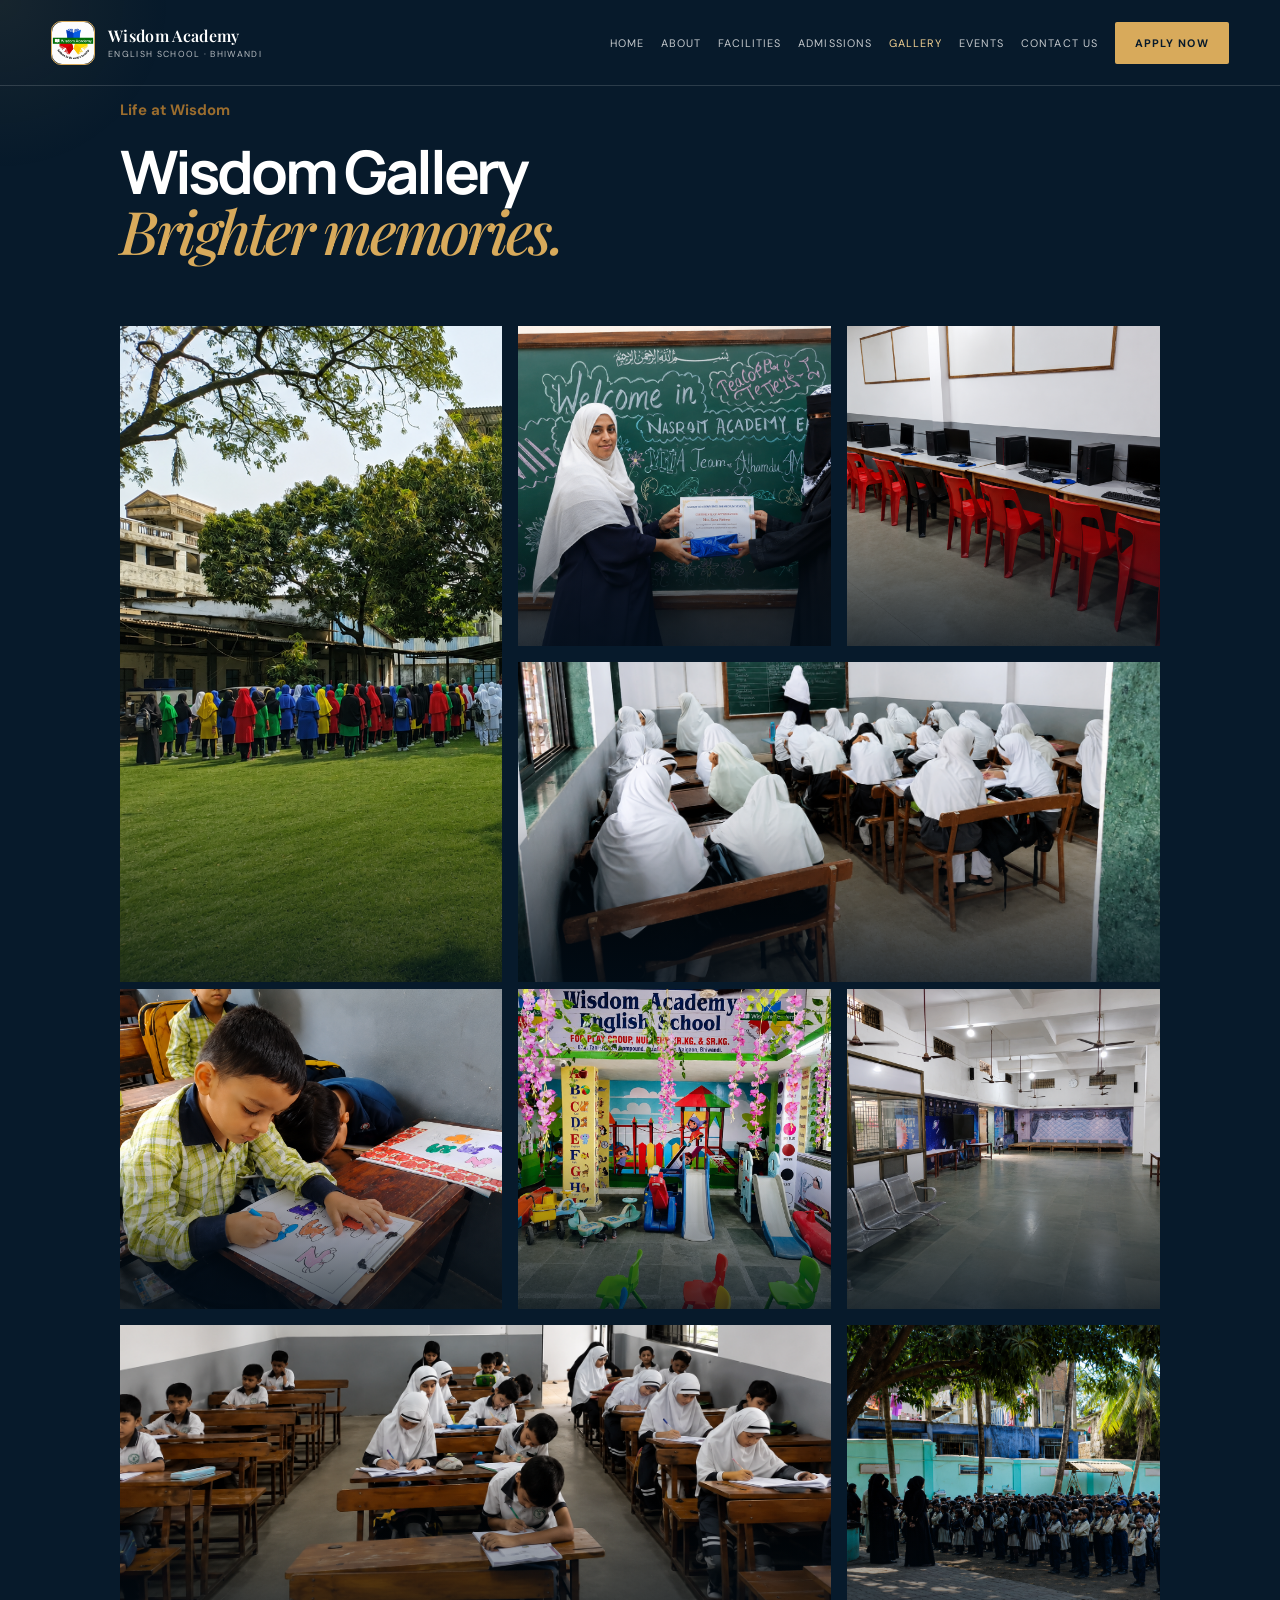
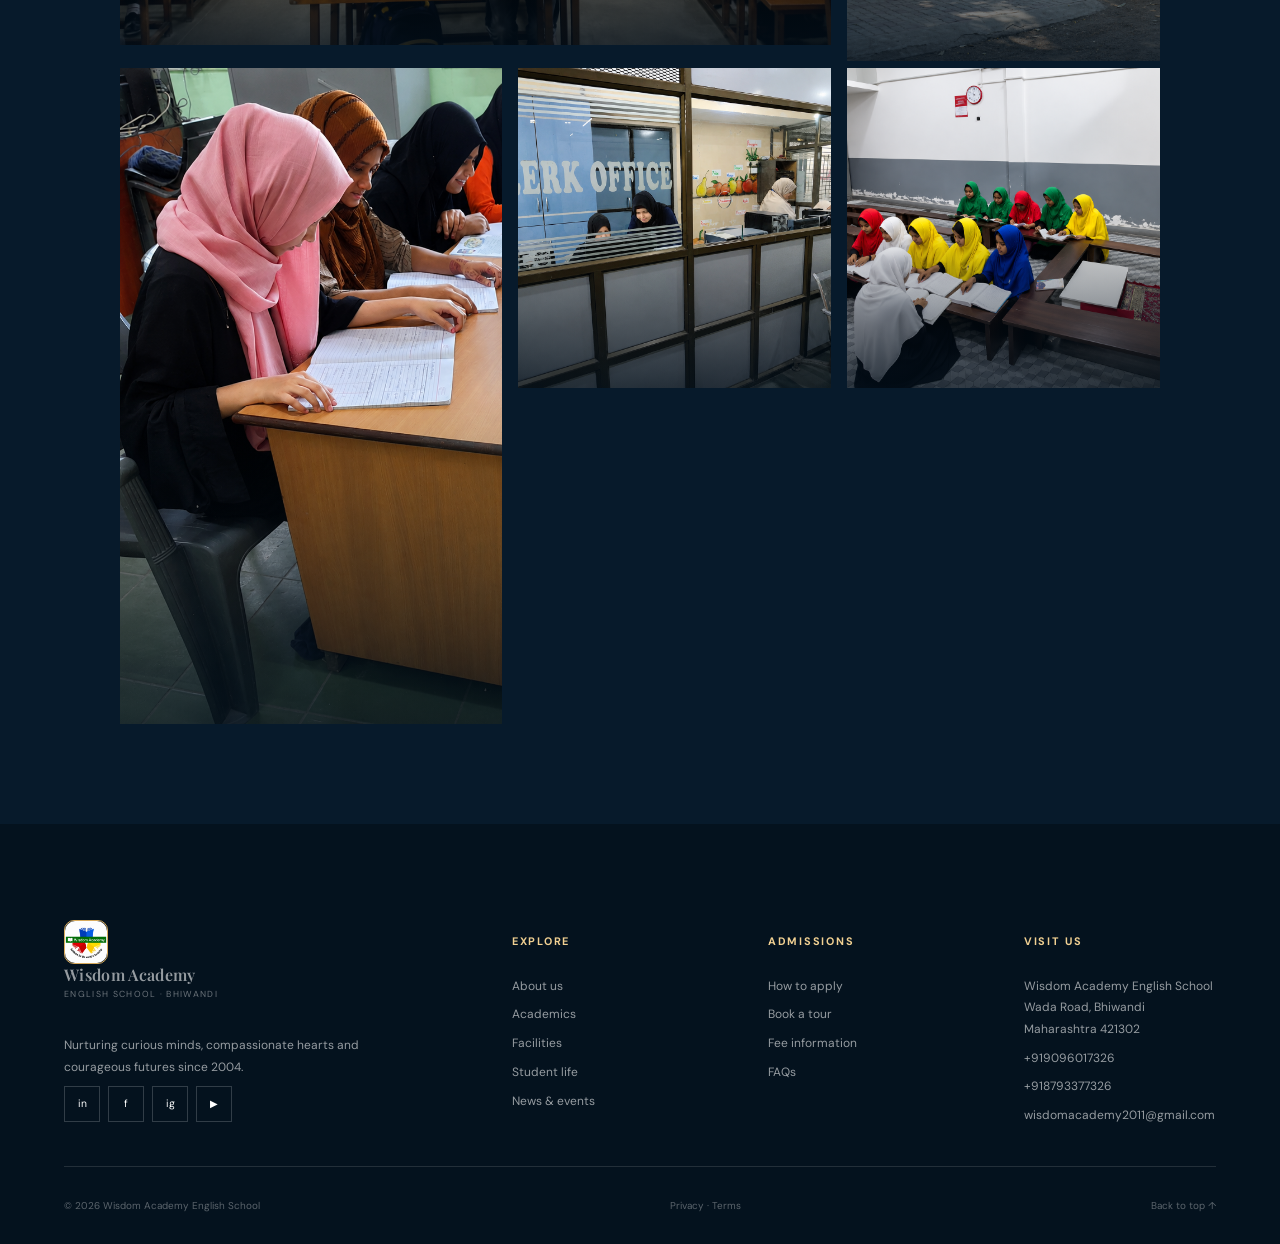
==== gallery.html @ 1665786f "Gallary and UI part also whataap" ====
<!doctype html>
<html lang="en">

<head>
    <meta charset="UTF-8">
    <meta name="viewport" content="width=device-width, initial-scale=1.0">
    <meta name="theme-color" content="#071a2b">
    <meta name="description"
        content="Wisdom Academy English School — an ambitious learning community in Bhiwandi, Maharashtra.">
    <title>Wisdom Academy English School | Bhiwandi</title>
    <link rel="preconnect" href="https://fonts.googleapis.com">
    <link rel="preconnect" href="https://fonts.gstatic.com" crossorigin>
    <link
        href="https://fonts.googleapis.com/css2?family=DM+Sans:wght@400;500;600;700&family=Manrope:wght@400;500;600;700&family=Playfair+Display:ital,wght@0,600;1,500&display=swap"
        rel="stylesheet">
    <link rel="stylesheet" href="styles.css">
</head>

<body>
    <div class="cursor-glow" aria-hidden="true"></div>

    <header class="site-header" id="header">
        <a class="brand" href="#home" aria-label="Wisdom Academy home">
            <span class="brand-mark"><img src="assets/school-logo.jpeg" alt="School-Logo"></span>
            <span><strong>Wisdom Academy</strong><small>English School · Bhiwandi</small></span>
        </a>
        <button class="menu-toggle" aria-label="Open menu" aria-expanded="false"><span></span><span></span></button>
        <nav class="nav" aria-label="Main navigation">
            <a class="#home" href="index.html">Home</a>
            <a href="#about">About</a>
            <a href="#General-Facilities">Facilities</a>
            <a href="#admissions">Admissions</a>
            <!-- <a href="#facilities">Facilities Old</a> -->
            <a class="active" href="#gallery">Gallery</a>
            <a href="#events">Events</a>
            <a href="#contact">Contact us</a>
            <!-- <a class="nav-portal" href="#">Parent Portal ↗</a> -->
            <a class="button button-gold nav-apply" href="#admissions">Apply Now</a>
        </nav>
    </header>

    <main>

        <section class="Gallery-Wisdom section-pad" id="gallery">
            <header class="section-head reveal">
                <div>
                    <p class="eyebrow dark">Life at Wisdom</p>
                    <h2>Wisdom Gallery<br><em>Brighter memories.</em></h2>
                </div>
                <!-- <a class="text-link" href="#">Explore student life <span>→</span></a> -->
            </header>
            <div class="magazine-grid">
                <button class="gallery-item tall reveal Assemlby" data-caption="The joy of team spirit">
                    <img src="assets/Ground Part.png" alt="Students enjoying sports">
                    <!-- <span>Assemlby</span> -->
                </button>

                <button class="gallery-item reveal" data-caption="Learning comes alive">
                    <img src="assets/Achivement Wisdom (2).png" alt="Drawing Competition">
                    <!-- <span>Drawing Competition</span> -->
                </button>

                <button class="gallery-item reveal" data-caption="A stage for every voice">
                    <img src="assets/Digital Discovery Lab.png" alt="Digitail LED">
                    <!-- <span>Digitail LED</span> -->
                </button>

                <button class="gallery-item wide reveal Van-Wisdon" data-caption="Friendships that shape us">
                    <img src="assets/Classroom.png" alt="Our Van Wisdon">
                    <!-- <span>Our Van Wisdon</span> -->
                </button>
            </div>

            <div class="magazine-grid new-magazine-grid">

                <button class="gallery-item reveal" data-caption="Learning comes alive">
                    <img src="assets/Drawing Competition.png" alt="Drawing Competition">
                    <!-- <span>Drawing Competition</span> -->
                </button>

                <button class="gallery-item reveal" data-caption="A stage for every voice">
                    <img src="assets/paly-ground-after.png" alt="Digitail LED">
                    <!-- <span>Digitail LED</span> -->
                </button>

                <button class="gallery-item reveal" data-caption="A stage for every voice">
                    <img src="assets/Hall Wisdom.png" alt="Digitail LED">
                    <!-- <span>Digitail LED</span> -->
                </button>

                <button class="gallery-item wide reveal Van-Wisdon" data-caption="Friendships that shape us">
                    <img src="assets/Exam Hall.png" alt="Our Van Wisdon">
                    <!-- <span>Our Van Wisdon</span> -->
                </button>

                <button class="gallery-item tall reveal Assemlby" data-caption="The joy of team spirit">
                    <img src="assets/Assemlby.png" alt="Students enjoying sports">
                </button>
            </div>

            <div class="magazine-grid new-magazine-grid">
                <button class="gallery-item tall reveal Assemlby" data-caption="The joy of team spirit">
                    <img src="assets/Wisdom Library (2).png" alt="Students enjoying sports">
                    <!-- <span>Assemlby</span> -->
                </button>

                <button class="gallery-item reveal" data-caption="Learning comes alive">
                    <img src="assets/Clerk Office.png" alt="Drawing Competition">
                    <!-- <span>Drawing Competition</span> -->
                </button>

                <button class="gallery-item reveal" data-caption="A stage for every voice">
                    <img src="assets/Islamic Environment (2).png" alt="Digitail LED">
                    <!-- <span>Digitail LED</span> -->
                </button>

                <button class="gallery-item wide reveal Van-Wisdon" data-caption="Friendships that shape us">
                    <img src="assets/fees-after.png" alt="Our Van Wisdon">
                    <!-- <span>Our Van Wisdon</span> -->
                </button>
            </div>
        </section>

    </main>

    <footer class="footer">
        <div class="footer-main">
            <div class="footer-brand"><a class="brand" href="#home"><span class="brand-mark"><img
                            src="assets/school-logo.jpeg" alt="School-Logo"></span><span><strong>Wisdom
                            Academy</strong><small>English
                            School · Bhiwandi</small></span></a>
                <p>Nurturing curious minds, compassionate hearts and courageous futures since 2004.</p>
                <div class="socials">
                    <a href="https://www.instagram.com/wisdomacademy2011?igsh=MW9xcmxlZXd0NWR6cw==">in</a>
                    <a href="https://www.facebook.com/share/1HWMNgV1Hc/">f</a>
                    <a href="#">ig</a>
                    <a href="https://youtube.com/@wisdomacademy2011?si=fuDdpagfJ8m1K1Rk">▶</a>
                </div>
            </div>
            <div>
                <h4>Explore</h4><a href="#about">About us</a><a href="#academics">Academics</a><a
                    href="#facilities">Facilities</a><a href="#gallery">Student life</a><a href="#events">News &
                    events</a>
            </div>
            <div>
                <h4>Admissions</h4><a href="#admissions">How to apply</a><a href="#tour">Book a tour</a>
                <a href="#">Fee information</a>
                <a href="#">FAQs</a>
                <!-- <a href="#">Parent portal</a> -->
            </div>
            <div>
                <h4>Visit us</h4>
                <p>Wisdom Academy English School<br>Wada Road, Bhiwandi<br>Maharashtra 421302</p>
                <a href="tel:+919096017326">+919096017326</a>
                <a href="tel:+918793377326">+918793377326</a>
                <a href="mailto:wisdomacademy2011@gmail.com">wisdomacademy2011@gmail.com</a>
            </div>
        </div>
        <div class="newsletter">
            <!-- <p><strong>Stay close to school life.</strong><span>Stories, updates and admissions news, thoughtfully
          delivered.</span>
      </p>

      <form><input type="email" placeholder="Your email address" aria-label="Email address"><button
          aria-label="Subscribe">→</button>
      </form> -->
        </div>
        <div class="footer-bottom"><span>© 2026 Wisdom Academy English School</span><span><a href="#">Privacy</a> · <a
                    href="#">Terms</a></span><a href="#home">Back to top ↑</a></div>
    </footer>

    <!-- <div class="modal video-modal" aria-hidden="true"><button class="modal-close" aria-label="Close">×</button>
    <div class="video-frame">
      <div><span>▶</span>
        <p>Wisdom Academy Campus Film</p><small>Video preview placeholder</small>
      </div>
    </div>
  </div> -->


    <div class="modal video-modal" aria-hidden="true">

        <button class="modal-close" aria-label="Close">×</button>

        <div class="video-frame">
            <iframe width="420" height="345"
                src="https://www.youtube.com/embed/Cx87e97aYsU?autoplay=1&mute=1&start=45&rel=0">
            </iframe>

        </div>

    </div>

    <div class="modal lightbox" aria-hidden="true"><button class="modal-close" aria-label="Close">×</button>
        <figure><img src="" alt="">
            <figcaption></figcaption>
        </figure>
    </div>

    <script src="script.js"></script>
</body>

</html>
---- styles.css ----
:root {
    --ink: #071a2b;
    --ink2: #0d2940;
    --cream: #f5f0e7;
    --paper: #fbf9f4;
    --gold: #d8aa5b;
    --gold2: #f1d092;
    --text: #173047;
    --muted: #6b7782;
    --line: rgba(10, 32, 50, .13);
    --serif: "Playfair Display", serif;
    --sans: "DM Sans", sans-serif
}

* {
    box-sizing: border-box
}

html {
    scroll-behavior: smooth
}

body {
    margin: 0;
    color: var(--text);
    background: var(--paper);
    font-family: var(--sans);
    overflow-x: hidden
}

button,
input {
    font: inherit
}

button,
a {
    -webkit-tap-highlight-color: transparent
}

a {
    color: inherit;
    text-decoration: none
}

img {
    display: block;
    width: 100%;
    height: 100%;
    object-fit: cover
}

h1,
h2,
h3,
p {
    margin-top: 0
}

h1,
h2 {
    font-family: "Manrope", sans-serif;
    letter-spacing: -.055em
}

h2 {
    /* font-size: clamp(2.65rem, 5.2vw, 5.8rem); */
    font-size: 60px;
    line-height: .98;
    margin: 0
}

h1 em,
h2 em {
    font-family: var(--serif);
    font-weight: 500
}

em {
    color: var(--gold);
    font-weight: 500
}

.section-pad {
    /* padding: clamp(5.5rem, 10vw, 10rem) max(5vw, calc((100vw - 1400px)/2)) */
    padding: 100px 120px;
}

.Gallery-Wisdom{
    background: var(--ink);
}

.Gallery-Wisdom h2{
    color: white;
}

.Addmission-Appointment {
    display: grid;
    grid-template-columns: minmax(0, .9fr) minmax(320px, .75fr);
    gap: clamp(3rem, 8vw, 10rem);
    align-items: center;
    place-content: center;
    text-align: left
}

.Addmission-Appointment .Addmission-Para p{
    margin: 40px;
}

.eyebrow {
    /* text-transform: uppercase; */
    font-size: 15px;
    font-weight: 700;
    color: var(--text);
    margin-bottom: 1.4rem
}

.eyebrow em {
    font-size: 45px;
    color: #9b6d2e;
    font-family: var(--serif);
    font-weight: 500;
}

.about-section .eyebrow {
    font-family: "Manrope", sans-serif;
    font-size: 55px;
}

.eyebrow.light {
    color: var(--gold2)
}

.eyebrow.dark {
    color: #9b6d2e
}

.button {
    min-height: 54px;
    display: inline-flex;
    align-items: center;
    justify-content: center;
    gap: 1.4rem;
    padding: 0 1.55rem;
    border-radius: 2px;
    text-transform: uppercase;
    letter-spacing: .12em;
    font-size: .7rem;
    font-weight: 700;
    transition: .3s;
    border: 1px solid transparent;
    cursor: pointer
}

.button-gold {
    background: var(--gold);
    color: var(--ink)
}

.button-gold:hover {
    background: var(--gold2);
    transform: translateY(-2px)
}

.button-ghost {
    border-color: rgba(255, 255, 255, .4);
    color: #fff
}

.button-ghost:hover {
    background: #fff;
    color: var(--ink)
}

.button-ink {
    background: var(--ink);
    color: #fff
}

.text-link {
    font-weight: 700;
    font-size: .78rem;
    text-transform: uppercase;
    letter-spacing: .12em;
    border-bottom: 1px solid var(--gold);
    padding-bottom: .6rem;
    display: inline-flex;
    gap: 2rem
}

.text-link span {
    color: var(--gold)
}

.cursor-glow {
    position: fixed;
    width: 360px;
    height: 360px;
    border-radius: 50%;
    background: radial-gradient(circle, rgba(216, 170, 91, .08), transparent 67%);
    pointer-events: none;
    z-index: 2;
    transform: translate(-50%, -50%)
}

.site-header {
    height: 86px;
    display: flex;
    align-items: center;
    justify-content: space-between;
    padding: 0 clamp(1.2rem, 4vw, 4rem);
    position: fixed;
    z-index: 50;
    width: 100%;
    color: #fff;
    border-bottom: 1px solid rgba(255, 255, 255, .15);
    transition: .35s
}

.site-header.scrolled {
    height: 72px;
    background: rgba(7, 26, 43, .96);
    backdrop-filter: blur(18px);
    box-shadow: 0 8px 30px rgba(0, 0, 0, .14)
}

.brand {
    display: flex;
    align-items: center;
    gap: .8rem;
    white-space: nowrap;
}

.brand-mark {
    width: 44px;
    height: 44px;
    border: 1px solid var(--gold);
    display: grid;
    place-items: center;
    font: 600 1.6rem var(--serif);
    color: var(--gold);
    border-radius: 10px;
    /* transform: rotate(45deg) */
}

.brand-mark img {
    border-radius: 10px;
}

.brand-mark::first-letter {
    transform: rotate(-45deg)
}

.brand strong,
.brand small {
    display: block
}

.brand strong {
    font: 600 1rem var(--serif);
    letter-spacing: .02em
}

.brand small {
    font-size: .55rem;
    text-transform: uppercase;
    letter-spacing: .15em;
    opacity: .7;
    margin-top: .15rem
}

.nav {
    display: flex;
    align-items: center;
    gap: clamp(.8rem, 1.3vw, 1.5rem)
}

.nav>a {
    font-size: .68rem;
    text-transform: uppercase;
    letter-spacing: .1em
}

.nav>a:not(.button) {
    opacity: .76
}

.nav>a:hover,
.nav>a.active {
    opacity: 1;
    color: var(--gold2)
}

.nav-portal {
    border-left: 1px solid rgba(255, 255, 255, .25);
    padding-left: 1rem
}

.nav-apply {
    min-height: 42px;
    padding: 0 1.2rem
}

.menu-toggle {
    display: none;
    background: none;
    border: 0;
    color: #fff
}

.hero {
    height: 100svh;
    min-height: 720px;
    position: relative;
    color: #fff;
    background: var(--ink);
    overflow: hidden
}

.hero::after {
    content: "";
    position: absolute;
    inset: 0;
    background: linear-gradient(90deg, rgba(2, 15, 27, .9) 0%, rgba(2, 15, 27, .54) 46%, rgba(2, 15, 27, .15) 80%), linear-gradient(0deg, rgba(2, 15, 27, .65), transparent 48%);
    z-index: 1
}

.hero-slide {
    position: absolute;
    inset: 0;
    background-size: cover;
    background-position: center;
    opacity: 0;
    transform: scale(1.06);
    transition: opacity 1.2s, transform 7s
}

.hero-slide.active {
    opacity: 1;
    transform: scale(1)
}

.hero-slide-alt {
    background-position: center
}

.hero-content {
    position: absolute;
    z-index: 3;
    left: max(6vw, calc((100vw - 1400px)/2));
    top: 52%;
    transform: translateY(-50%);
    max-width: 850px
}

.hero-eyebrow {
    color: #fff;
    display: flex;
    align-items: center;
    gap: .8rem
}

.hero-eyebrow span {
    width: 34px;
    height: 1px;
    background: var(--gold)
}

.hero h1 {
    font-size: clamp(4rem, 7.4vw, 8rem);
    line-height: .87;
    margin: 0 0 2rem
}

.hero h1 em {
    display: inline-block;
    color: var(--gold2)
}

.hero-copy {
    font-size: clamp(1rem, 1.25vw, 1.25rem);
    line-height: 1.75;
    max-width: 620px;
    color: rgba(255, 255, 255, .75);
    margin-bottom: 2.2rem
}

.hero-actions {
    display: flex;
    align-items: center;
    gap: 1rem;
    flex-wrap: wrap
}

.watch-link {
    border: 0;
    background: none;
    color: #fff;
    display: flex;
    align-items: center;
    gap: .7rem;
    cursor: pointer;
    font-size: .75rem
}

.mini-play {
    width: 35px;
    height: 35px;
    border: 1px solid rgba(255, 255, 255, .4);
    border-radius: 50%;
    display: grid;
    place-items: center;
    font-size: .55rem
}

.hero-note {
    position: absolute;
    right: 4vw;
    bottom: 8%;
    z-index: 3;
    padding: 1rem 1.25rem;
    display: flex;
    align-items: center;
    gap: 1rem
}

.glass {
    background: rgba(255, 255, 255, .1);
    border: 1px solid rgba(255, 255, 255, .2);
    backdrop-filter: blur(15px)
}

.hero-note p {
    margin: 0;
    font-size: .69rem;
    line-height: 1.5
}

.hero-note strong {
    color: var(--gold2);
    text-transform: uppercase;
    letter-spacing: .1em
}

.avatar-stack {
    display: flex
}

.avatar-stack span {
    width: 27px;
    height: 27px;
    border-radius: 50%;
    border: 2px solid #fff;
    background: url("assets/hero-students.jpg") center/cover;
    margin-left: -7px
}

.avatar-stack span:first-child {
    margin-left: 0
}

.hero-pagination {
    position: absolute;
    z-index: 4;
    right: 4vw;
    top: 45%;
    display: grid;
    gap: 1.1rem
}

.hero-pagination button {
    border: 0;
    background: transparent;
    color: #fff;
    opacity: .45;
    cursor: pointer
}

.hero-pagination button::after {
    content: "";
    display: inline-block;
    width: 25px;
    height: 1px;
    background: #fff;
    margin-left: .7rem;
    vertical-align: middle;
    transition: .3s
}

.hero-pagination button.active {
    opacity: 1;
    color: var(--gold2)
}

.hero-pagination button.active::after {
    width: 50px;
    background: var(--gold)
}

.scroll-cue {
    position: absolute;
    z-index: 4;
    bottom: 4%;
    left: 50%;
    transform: translateX(-50%);
    font-size: .6rem;
    text-transform: uppercase;
    letter-spacing: .18em;
    display: flex;
    align-items: center;
    gap: .8rem
}

.scroll-cue span {
    width: 1px;
    height: 35px;
    background: linear-gradient(var(--gold), transparent)
}

.hero-orb {
    position: absolute;
    border: 1px solid rgba(216, 170, 91, .25);
    border-radius: 50%;
    z-index: 2;
    animation: float 7s ease-in-out infinite
}

.hero-orb img {
    border-radius: 50%;
}

.orb-one {
    width: 260px;
    height: 260px;
    right: 14%;
    top: 20%
}

.orb-two {
    width: 80px;
    height: 80px;
    right: 30%;
    bottom: 14%;
    animation-delay: -2s
}

@keyframes float {
    50% {
        transform: translateY(-18px) rotate(8deg)
    }
}

.trust {
    display: grid;
    grid-template-columns: 1fr 1.7fr;
    gap: 6vw;
    background: var(--cream);
    align-items: end
}

.trust-intro h2 {
    font-size: clamp(2.5rem, 4vw, 4.5rem)
}

.stats {
    display: grid;
    grid-template-columns: repeat(4, 1fr);
    border-top: 1px solid var(--line)
}

.stat {
    padding: 2rem 1rem 0;
    border-right: 1px solid var(--line)
}

.stat:first-child {
    padding-left: 0
}

.stat strong {
    font: 500 clamp(2.5rem, 4vw, 4.5rem) var(--serif);
    color: var(--ink)
}

.stat sup {
    font: 600 1.2rem var(--sans);
    color: var(--gold)
}

.stat p {
    color: var(--muted);
    font-size: .75rem;
    line-height: 1.6;
    margin: .8rem 0 0
}

.about {
    display: grid;
    grid-template-columns: minmax(300px, .9fr) minmax(400px, 1fr);
    gap: clamp(3rem, 8vw, 9rem);
    /* align-items: center; */
    position: relative
}

.section-tag.vertical {
    position: absolute;
    left: 1.2rem;
    top: 50%;
    writing-mode: vertical-rl;
    transform: rotate(180deg);
    text-transform: uppercase;
    letter-spacing: .3em;
    font-size: .6rem;
    color: #a9a9a2
}

.about-image {
    height: min(690px, 70vw);
    position: relative
}

.about-image::before {
    content: "";
    position: absolute;
    width: 65%;
    height: 70%;
    border: 1px solid var(--gold);
    left: -25px;
    bottom: -25px;
    z-index: -1
}

.image-badge {
    position: absolute;
    right: -35px;
    bottom: 60px;
    background: var(--ink);
    color: #fff;
    padding: 1.4rem 1.7rem;
    display: flex;
    align-items: center;
    gap: 1rem
}

.image-badge strong {
    font: 500 3rem var(--serif);
    color: var(--gold2)
}

.image-badge span {
    font-size: .63rem;
    text-transform: uppercase;
    letter-spacing: .12em;
    line-height: 1.5
}

.about-section .lead {
    font: 1.15rem/1.8 var(--serif);
    color: #536373;
    margin: 2rem 0
}

.feature-list article {
    display: grid;
    grid-template-columns: 48px 1fr;
    gap: 1rem;
    border-top: 1px solid var(--line);
    padding: 1.3rem 0
}

.feature-list article>span {
    color: var(--gold);
    font: italic 1.15rem var(--serif)
}

.feature-list h3 {
    font-size: 1rem;
    margin: 0 0 .4rem
}

.feature-list p {
    font-size: .8rem;
    line-height: 1.6;
    color: var(--muted);
    margin: 0
}

.about-copy .text-link {
    margin-top: 1rem
}

.principal {
    background: var(--ink);
    color: #fff;
    display: grid;
    grid-template-columns: 1.1fr .9fr;
    gap: 8vw;
    align-items: center;
    position: relative;
    overflow: hidden
}

.principal::before {
    content: "W";
    position: absolute;
    font: 500 36rem var(--serif);
    color: rgba(255, 255, 255, .025);
    left: -5%;
    top: -20%
}

.principal-copy {
    position: relative;
    z-index: 1
}

.principal blockquote {
    font: italic clamp(2rem, 3.5vw, 4rem)/1.35 var(--serif);
    font-size: 45px;
    margin: 0 0 2rem;
    color: #f7f1e6
}

.principal-copy>p:not(.eyebrow) {
    font-size: 18px;
    line-height: 1.8;
    color: rgba(255, 255, 255, .58);
    max-width: 640px
}

.signature {
    margin-top: 2.5rem;
    padding-top: 1.5rem;
    border-top: 1px solid rgba(255, 255, 255, .15);
    display: flex;
    flex-direction: column
}

.signature span {
    font: italic 1.5rem var(--serif);
    color: var(--gold2)
}

.signature small {
    text-transform: uppercase;
    letter-spacing: .15em;
    margin-top: .4rem;
    color: rgba(255, 255, 255, .5)
}

.qualification {
    display: flex;
    flex-wrap: wrap;
    gap: 10px;
    margin-top: 10px;
    margin-bottom: 10px;
}

.qualification span {
    display: inline-flex;
    align-items: center;
    padding: 6px 14px;
    border-radius: 50px;
    background: rgba(255, 255, 255, 0.08);
    border: 1px solid rgba(255, 255, 255, 0.15);
    color: rgba(255, 255, 255, 0.9);
    font-size: 11px !important;
    font-weight: 600;
    backdrop-filter: blur(10px);
    transition: .3s;
    font-style: inherit;
}


.qualification span:hover {
    background: rgba(255, 255, 255, 0.15);
    transform: translateY(-2px);
}

.signature small {
    display: block;
    font-size: 0.95rem;
    color: rgba(255, 255, 255, 0.75);
    letter-spacing: 0.5px;
}

.principal-image {
    height: 660px;
    position: relative
}

.principal-image::after {
    content: "";
    position: absolute;
    inset: 25px -25px -25px 25px;
    border: 1px solid var(--gold)
}

.quote-mark {
    position: absolute;
    left: -40px;
    top: 35px;
    width: 80px;
    height: 80px;
    background: var(--gold);
    color: var(--ink);
    font: 4rem var(--serif);
    display: grid;
    place-items: center;
    z-index: 2
}

.section-head {
    display: flex;
    justify-content: space-between;
    align-items: end;
    margin-bottom: 4rem
}

.section-head>p {
    max-width: 420px;
    font-size: .9rem;
    line-height: 1.8;
    color: var(--muted)
}

.academic-grid {
    display: grid;
    grid-template-columns: 1.05fr .95fr;
    gap: 5vw;
    /* align-items: center */
}

.academic-visual {
    height: 720px;
    position: relative
}

.academic-visual h2 {
    margin-bottom: 50px;
}

.floating-score {
    position: absolute;
    right: -30px;
    bottom: 50px;
    color: #fff;
    padding: 1.2rem 1.4rem;
    width: 200px
}

.floating-score span {
    font-size: .65rem;
    text-transform: uppercase;
    letter-spacing: .1em
}

.floating-score strong {
    display: block;
    font: 2.3rem var(--serif);
    color: var(--gold2);
    margin: .3rem 0
}

.floating-score div {
    height: 2px;
    background: rgba(255, 255, 255, .25)
}

.floating-score i {
    display: block;
    width: 94%;
    height: 100%;
    background: var(--gold)
}

.academic-cards article {
    padding: 9px 0 8px 70px;
    border-bottom: 1px solid var(--line);
    position: relative
}

.line-icon {
    position: absolute;
    left: 0;
    width: 46px;
    height: 46px;
    border: 1px solid var(--gold);
    color: var(--gold);
    display: grid;
    place-items: center
}

.academic-cards small {
    color: #9b6d2e;
    text-transform: uppercase;
    letter-spacing: .15em
}

.academic-cards h3 {
    font: 500 19px var(--serif);
    margin: .5rem 0
}

.academic-cards p {
    font-size: .82rem;
    line-height: 1.65;
    color: var(--muted)
}

.academic-cards a {
    font-size: .68rem;
    text-transform: uppercase;
    letter-spacing: .1em;
    font-weight: 700
}

.facilities {
    background: var(--ink);
    color: #fff;
    padding-right: 0
}

.facility-head {
    display: flex;
    align-items: end;
    justify-content: space-between;
    padding-right: max(5vw, calc((100vw - 1400px)/2));
    margin-bottom: 3rem
}

.facility-head h2 {
    font-size: clamp(3rem, 5vw, 5.5rem)
}

.rail-controls {
    display: flex;
    gap: .7rem
}

.rail-controls button,
.testimonial-controls button {
    width: 50px;
    height: 50px;
    border: 1px solid rgba(255, 255, 255, .25);
    background: transparent;
    color: #fff;
    cursor: pointer;
    transition: .25s
}

.rail-controls button:hover {
    background: var(--gold);
    color: var(--ink)
}

.facility-rail {
    display: flex;
    gap: 1.5rem;
    overflow-x: auto;
    padding: 0 max(5vw, calc((100vw - 1400px)/2)) 2rem 0;
    scrollbar-width: none;
    scroll-snap-type: x mandatory
}

.facility-card {
    flex: 0 0 min(440px, 75vw);
    height: 560px;
    position: relative;
    overflow: hidden;
    scroll-snap-align: start
}

.facility-card::after {
    content: "";
    position: absolute;
    inset: 0;
    background: linear-gradient(transparent 45%, rgba(2, 15, 27, .88))
}

.facility-card img {
    transition: .7s
}

.facility-card:hover img {
    transform: scale(1.06)
}

.facility-card>span {
    position: absolute;
    top: 1.2rem;
    left: 1.2rem;
    z-index: 2;
    font: italic 1rem var(--serif);
    color: var(--gold2)
}

.facility-card div {
    position: absolute;
    bottom: 2rem;
    left: 2rem;
    z-index: 2
}

.facility-card p {
    font-size: .62rem;
    text-transform: uppercase;
    letter-spacing: .18em;
    color: var(--gold2)
}

.facility-card h3 {
    font: 500 1.75rem var(--serif);
    margin: 0
}

.tour {
    height: 88vh;
    min-height: 640px;
    position: relative;
    color: #fff
}

.tour-overlay {
    position: absolute;
    inset: 0;
    background: rgba(2, 16, 29, .53)
}

.tour-copy {
    position: absolute;
    inset: 0;
    display: grid;
    place-content: center;
    text-align: center
}

.tour-copy h2 {
    font-size: clamp(3.5rem, 7vw, 7.5rem)
}

.play-button {
    width: 100px;
    height: 100px;
    border-radius: 50%;
    border: 1px solid rgba(255, 255, 255, .5);
    background: rgba(255, 255, 255, .12);
    backdrop-filter: blur(10px);
    color: #fff;
    margin: 2.5rem auto 1rem;
    cursor: pointer;
    position: relative
}

.play-button::after {
    content: "";
    position: absolute;
    inset: -14px;
    border: 1px solid rgba(255, 255, 255, .18);
    border-radius: 50%;
    animation: pulse 2s infinite
}

@keyframes pulse {
    50% {
        transform: scale(1.15);
        opacity: 0
    }
}

.duration {
    font-size: .65rem;
    text-transform: uppercase;
    letter-spacing: .16em
}

.admissions {
    background: var(--cream);
    display: grid;
    grid-template-columns: .85fr 1.15fr;
    gap: 10vw;
    align-items: start
}

.admission-copy>p:not(.eyebrow) {
    color: var(--muted);
    line-height: 1.8;
    max-width: 550px;
    margin: 2rem 0
}

.admission-steps {
    list-style: none;
    padding: 0;
    margin: 0;
    counter-reset: item
}

.admission-steps li {
    display: grid;
    grid-template-columns: 85px 1fr;
    border-bottom: 1px solid var(--line);
    padding: 0 0 2rem;
    margin-bottom: 2rem;
    position: relative
}

.admission-steps li:not(:last-child)::after {
    content: "";
    position: absolute;
    left: 27px;
    top: 58px;
    height: calc(100% - 30px);
    width: 1px;
    background: var(--gold)
}

.admission-steps>li>span {
    width: 55px;
    height: 55px;
    border-radius: 50%;
    background: var(--ink);
    color: var(--gold2);
    display: grid;
    place-items: center;
    font: italic 1rem var(--serif)
}

.admission-steps h3 {
    font: 500 1.55rem var(--serif);
    margin: .2rem 0 .5rem
}

.admission-steps p {
    color: var(--muted);
    font-size: .8rem;
    margin: 0
}

.magazine-grid {
    display: grid;
    grid-template-columns: 1.1fr .9fr .9fr;
    grid-template-rows: 320px 320px;
    gap: 1rem
}

.new-magazine-grid{
    margin-top: 7px;
}

.gallery-item {
    padding: 0;
    border: 0;
    position: relative;
    overflow: hidden;
    cursor: pointer
}

.Van-Wisdon img{
    object-position: bottom;
}

.Assemlby img{
    object-position: left;
}

.gallery-item::after {
    content: "";
    position: absolute;
    inset: 0;
    background: linear-gradient(transparent 50%, rgba(2, 15, 27, .75));
    transition: .3s
}

.gallery-item img {
    transition: .6s
}

.gallery-item:hover img {
    transform: scale(1.05)
}

.gallery-item:hover::after {
    background: linear-gradient(transparent 30%, rgba(2, 15, 27, .82))
}

.gallery-item span {
    position: absolute;
    bottom: 1.5rem;
    left: 1.5rem;
    z-index: 2;
    color: #fff;
    text-transform: uppercase;
    letter-spacing: .16em;
    font-size: .65rem
}

.gallery-item.tall {
    grid-row: span 2
}

.gallery-item.wide {
    grid-column: span 2
}

.events {
    background: var(--ink);
    color: #fff
}

.light-link {
    color: #fff
}

.event-grid {
    display: grid;
    grid-template-columns: 1.05fr .95fr;
    gap: 5vw
}

.event-image {
    height: 450px;
    position: relative;
    overflow: hidden
}

.event-image img,
.small-events img {
    transition: .5s
}

.featured-event:hover img,
.small-events article:hover img {
    transform: scale(1.04)
}

.date-badge {
    position: absolute;
    left: 1.2rem;
    bottom: 1.2rem;
    background: var(--gold);
    color: var(--ink);
    width: 64px;
    height: 70px;
    display: grid;
    place-content: center;
    text-align: center;
    font-size: .55rem;
    letter-spacing: .1em
}

.date-badge b {
    display: block;
    font: 500 1.8rem var(--serif)
}

.category {
    font-size: .62rem;
    color: var(--gold2);
    text-transform: uppercase;
    letter-spacing: .16em;
    margin: 1.5rem 0 .8rem
}

.featured-event h3 {
    font: 500 clamp(1.8rem, 2.8vw, 2.8rem)/1.2 var(--serif);
    margin-bottom: 1rem
}

.featured-event a,
.small-events a {
    font-size: .68rem;
    text-transform: uppercase;
    letter-spacing: .12em;
    color: var(--gold2)
}

.small-events article {
    display: grid;
    grid-template-columns: 210px 1fr;
    gap: 1.5rem;
    border-bottom: 1px solid rgba(255, 255, 255, .13);
    padding: 0 0 1.7rem;
    margin-bottom: 1.7rem
}

.small-events img {
    height: 180px
}

.small-events p {
    font-size: .58rem;
    text-transform: uppercase;
    letter-spacing: .1em;
    color: rgba(255, 255, 255, .5)
}

.small-events p span {
    color: var(--gold2)
}

.small-events h3 {
    font: 500 1.35rem/1.35 var(--serif)
}


.vision-section {
    background: var(--paper);
}


.vision-header {
    max-width: 750px;
    margin: auto;
    text-align: center;
}


.vision-header h2 {
    font-family: var(--serif);
    font-size: 55px;
    color: var(--ink);
    line-height: 1.1;
}


.vision-header em {
    color: var(--gold);
    font-style: italic;
}


.vision-header p {
    color: var(--muted);
    line-height: 1.8;
}




/* Vision Mission */


.vision-grid {

    display: grid;
    grid-template-columns: repeat(2, 1fr);
    gap: 35px;
    margin-top: 70px;

}



.vision-card {

    background: white;
    border: 1px solid var(--line);
    padding: 45px;
    border-radius: 25px;

    position: relative;

    transition: .4s;

}


.vision-card:hover {

    transform: translateY(-10px);

    box-shadow:
        0 25px 60px rgba(7, 26, 43, .12);

}



.vision-icon {

    width: 65px;
    height: 65px;

    display: flex;
    align-items: center;
    justify-content: center;

    background:
        linear-gradient(135deg,
            var(--gold2),
            var(--gold));

    border-radius: 50%;

    font-size: 30px;

    margin-bottom: 25px;

}



.vision-card h3 {

    font-family: var(--serif);
    font-size: 32px;
    color: var(--ink);

}


.vision-card p {

    color: var(--muted);
    line-height: 1.8;

}



.card-line {

    display: block;

    width: 60px;
    height: 3px;

    background: var(--gold);

    margin: 25px 0;

}


.vision-card small {

    color: var(--gold);
    font-weight: 600;

}




/* Objectives */


.objective-box {

    margin-top: 90px;

    background: var(--ink);

    padding: 60px;

    border-radius: 30px;

}



.objective-title h2 {

    color: white;

    font-family: var(--serif);

    font-size: 45px;

}


.objective-title em {

    color: var(--gold2);

}



.objective-grid {

    display: grid;

    grid-template-columns:
        repeat(4, 1fr);

    gap: 25px;

    margin-top: 45px;

}



.objective-item {

    background:
        rgba(255, 255, 255, .06);

    padding: 30px;

    border-radius: 18px;

}



.objective-item span {

    color: var(--gold2);

    font-size: 30px;

    font-family: var(--serif);

}



.objective-item h4 {

    color: white;

    margin: 20px 0 10px;

}



.objective-item p {

    color: #c8d0d8;

    line-height: 1.7;

}



/* Responsive */


@media(max-width:900px) {

    .vision-grid,
    .objective-grid {

        grid-template-columns: 1fr;

    }


    .vision-header h2 {

        font-size: 40px;

    }


    .objective-box {

        padding: 35px;

    }

}


.testimonials {
    display: grid;
    grid-template-columns: .65fr 1.35fr;
    gap: 8vw;
    background: var(--cream);
    overflow: hidden
}

.quote-icon {
    font: 9rem/1 var(--serif);
    color: rgba(216, 170, 91, .35);
    margin-top: 2rem
}

.testimonial-wrap {
    overflow: hidden
}

.testimonial-track {
    display: flex;
    transition: .55s cubic-bezier(.22, .61, .36, 1)
}

.testimonial-track article {
    flex: 0 0 100%;
    padding-right: 1rem
}

.stars {
    color: var(--gold);
    letter-spacing: .35em;
    font-size: .75rem
}

.testimonial-track blockquote {
    font: italic clamp(1.8rem, 3.2vw, 3.2rem)/1.45 var(--serif);
    margin: 2rem 0 2.5rem;
    color: var(--ink)
}

.person {
    display: flex;
    align-items: center;
    gap: 1rem
}

.person img {
    width: 58px;
    height: 58px;
    border-radius: 50%
}

.person strong,
.person span {
    display: block
}

.person span {
    color: var(--muted);
    font-size: .72rem;
    margin-top: .3rem
}

.testimonial-controls {
    display: flex;
    align-items: center;
    justify-content: flex-end;
    gap: 1.3rem;
    margin-top: 2rem
}

.testimonial-controls button {
    border-color: var(--line);
    color: var(--ink)
}

.testimonial-controls span {
    font: italic .8rem var(--serif);
    color: var(--muted)
}

.testimonial-controls b {
    color: var(--ink)
}

.cta {
    min-height: 670px;
    background: linear-gradient(135deg, #0b2942, #071a2b);
    color: #fff;
    display: grid;
    place-content: center;
    text-align: center;
    padding: 5rem 1.5rem;
    position: relative;
    overflow: hidden
}

.cta::before,
.cta::after {
    content: "";
    position: absolute;
    border: 1px solid rgba(216, 170, 91, .16);
    border-radius: 50%
}

.cta::before {
    width: 600px;
    height: 600px;
    left: -220px;
    top: -230px
}

.cta::after {
    width: 450px;
    height: 450px;
    right: -100px;
    bottom: -200px
}

.cta h2 {
    font-size: clamp(3.5rem, 6.5vw, 7rem)
}

.cta>p:not(.eyebrow) {
    color: rgba(255, 255, 255, .62);
    max-width: 600px;
    line-height: 1.7;
    margin: 2rem auto
}

.cta>div:last-child {
    display: flex;
    justify-content: center;
    gap: 1rem;
    flex-wrap: wrap
}

.cta-glow {
    position: absolute;
    width: 500px;
    height: 500px;
    background: radial-gradient(circle, rgba(216, 170, 91, .15), transparent 65%);
    left: 50%;
    top: 50%;
    transform: translate(-50%, -50%)
}

.cta-glow,
.cta::before,
.cta::after {
    pointer-events: none;
}

.cta > *:not(.cta-glow) {
    position: relative;
    z-index: 2;
}

.Addmission-Appointment .col-md-6>p:not(.eyebrow) {
    color: var(--cream);
    opacity: .72;
    max-width: 560px;
    line-height: 1.7;
    margin: 2rem 0
}

.Addmission-Appointment .col-md-6>div:not(.cta-glow) {
    display: flex;
    gap: 1rem;
    justify-content: center;
    flex-wrap: wrap;
    border-radius: 0px 40px 0px 40px;
}

.appointment-box {
    padding: clamp(1.5rem, 3vw, 2.5rem);
    border: 1px solid var(--gold);
    background: var(--ink2)
}

.appointment-box h3 {
    font: 500 clamp(2rem, 3vw, 3rem)/1 var(--serif);
    margin: 0 0 1.75rem
}

.appointment-box form {
    display: grid;
    width: 90%;
    gap: .9rem
}

.appointment-box input,
.appointment-box select,
.appointment-box textarea {
    width: 100%;
    min-height: 52px;
    padding: .85rem 1rem;
    border: 1px solid var(--gold);
    border-radius: 2px;
    background: transparent;
    color: var(--cream);
    font: inherit;
    outline: none
}

.appointment-box textarea {
    min-height: 100px;
    resize: vertical
}

.appointment-box input::placeholder,
.appointment-box textarea::placeholder {
    color: var(--gold2)
}

.appointment-box select option {
    background: var(--ink);
    color: var(--cream)
}

.appointment-box input:focus-visible,
.appointment-box select:focus-visible,
.appointment-box textarea:focus-visible {
    outline: 1px solid var(--gold2);
    outline-offset: 2px
}

.appointment-box .button {
    justify-self: start;
    margin-top: .35rem
}


.footer {
    background: #04121e;
    color: #fff;
    padding: 6rem max(5vw, calc((100vw - 1400px)/2)) 2rem
}

.footer-main {
    display: grid;
    grid-template-columns: 2fr repeat(3, 1fr);
    gap: 5vw
}

.footer-brand>p {
    max-width: 330px;
    color: rgba(255, 255, 255, .5);
    font-size: .8rem;
    line-height: 1.7;
    margin: 2rem 0
}

.footer h4 {
    text-transform: uppercase;
    letter-spacing: .16em;
    color: var(--gold2);
    font-size: .68rem;
    margin-bottom: 1.7rem
}

.footer-main>div>a,
.footer-main>div>p {
    display: block;
    color: rgba(255, 255, 255, .58);
    font-size: .75rem;
    line-height: 1.8;
    margin-bottom: .45rem
}

.socials {
    display: flex;
    gap: .5rem
}

.socials a {
    width: 36px;
    height: 36px;
    border: 1px solid rgba(255, 255, 255, .18);
    display: grid;
    place-items: center;
    font-size: .65rem
}

.newsletter {
    display: flex;
    justify-content: space-between;
    align-items: center;
    /* border-top: 1px solid rgba(255, 255, 255, .12); */
    border-bottom: 1px solid rgba(255, 255, 255, .12);
    /* padding: 2rem 0; */
    margin: 2rem 0 2rem
}

.newsletter strong,
.newsletter span {
    display: block
}

.newsletter strong {
    font: 500 1.3rem var(--serif)
}

.newsletter span {
    font-size: .7rem;
    color: rgba(255, 255, 255, .45);
    margin-top: .3rem
}

.newsletter form {
    display: flex;
    border-bottom: 1px solid rgba(255, 255, 255, .35);
    width: min(400px, 100%)
}

.newsletter input {
    background: none;
    border: 0;
    color: #fff;
    outline: none;
    padding: 1rem 0;
    flex: 1
}

.newsletter button {
    background: none;
    border: 0;
    color: var(--gold2);
    font-size: 1.3rem
}

.footer-bottom {
    display: flex;
    justify-content: space-between;
    color: rgba(255, 255, 255, .35);
    font-size: .62rem
}

.modal {
    position: fixed;
    inset: 0;
    background: rgba(1, 10, 18, .93);
    z-index: 100;
    display: grid;
    place-items: center;
    padding: 5vw;
    opacity: 0;
    visibility: hidden;
    transition: .3s
}

.modal.open {
    opacity: 1;
    visibility: visible
}

.modal-close {
    position: absolute;
    right: 3vw;
    top: 3vw;
    background: transparent;
    color: #fff;
    border: 1px solid rgba(255, 255, 255, .35);
    width: 48px;
    height: 48px;
    border-radius: 50%;
    font-size: 1.5rem;
    cursor: pointer
}


.video-frame {
    width: min(1000px, 90vw);
    aspect-ratio: 16/9;
    background: linear-gradient(135deg, #143d5b, #071a2b);
    border: 1px solid rgba(255, 255, 255, .15);
    display: grid;
    place-items: center;
    text-align: center;
    color: #fff
}

.video-frame span {
    width: 90px;
    height: 90px;
    border: 1px solid var(--gold);
    border-radius: 50%;
    display: grid;
    place-items: center;
    margin: auto;
    color: var(--gold)
}

.video-frame p {
    font: 2rem var(--serif);
    margin: 1.2rem 0 .4rem
}

.video-frame small {
    opacity: .5
}

.video-frame iframe {
    width:85%;
    height:85%;
    border-radius: 20px;
}

.lightbox figure {
    margin: 0;
    max-width: min(1000px, 90vw);
    max-height: 82vh
}

.lightbox img {
    max-height: 75vh;
    object-fit: contain
}

.lightbox figcaption {
    text-align: center;
    color: #fff;
    font: italic 1.2rem var(--serif);
    margin-top: 1rem
}

.reveal,
.reveal-left,
.reveal-right {
    opacity: 0;
    transition: 1s cubic-bezier(.2, .7, .2, 1)
}

.reveal {
    transform: translateY(35px)
}

.reveal-left {
    transform: translateX(-45px)
}

.reveal-right {
    transform: translateX(45px)
}

.visible {
    opacity: 1;
    transform: none
}

@media(max-width:1100px) {
    .Addmission-Appointment {
        grid-template-columns: 1fr;
        max-width: 760px;
        margin: 0 auto
    }

    .nav>a:not(.nav-apply) {
        display: none
    }

    .menu-toggle {
        display: block;
        position: absolute;
        right: 1.2rem;
        width: 45px;
        height: 45px;
        z-index: 3
    }

    .menu-toggle span {
        position: absolute;
        left: 10px;
        width: 25px;
        height: 1px;
        background: #fff;
        transition: .3s
    }

    .menu-toggle span:first-child {
        top: 17px
    }

    .menu-toggle span:last-child {
        top: 25px
    }

    .menu-toggle.open span:first-child {
        transform: rotate(45deg);
        top: 21px
    }

    .menu-toggle.open span:last-child {
        transform: rotate(-45deg);
        top: 21px
    }

    .nav-apply {
        margin-right: 55px
    }

    .nav.open {
        position: fixed;
        inset: 0;
        background: var(--ink);
        display: flex;
        flex-direction: column;
        justify-content: center;
        align-items: center;
        gap: 1.4rem
    }

    .nav.open>a:not(.nav-apply) {
        display: block;
        font: 500 1.6rem var(--serif);
        text-transform: none;
        letter-spacing: 0
    }

    .nav.open .nav-apply {
        margin: 1rem 0 0
    }

    .trust {
        grid-template-columns: 1fr
    }

    .about {
        gap: 4rem
    }

    .stats {
        margin-top: 1rem
    }

    .academic-grid {
        grid-template-columns: 1fr
    }

    .academic-visual {
        height: 600px
    }

    .footer-main {
        grid-template-columns: 2fr 1fr 1fr
    }

    .footer-main>div:last-child {
        grid-column: 2/4
    }
}

@media(max-width:760px) {
    .section-pad {
        padding: 5.5rem 1.25rem
    }

    .Addmission-Appointment .appointment-box .button {
        width: 100%
    }

    .site-header {
        height: 72px;
        padding: 0 1.2rem
    }

    .brand strong {
        font-size: .9rem
    }

    .brand small {
        font-size: .5rem
    }

    .brand-mark {
        width: 38px;
        height: 38px
    }

    .menu-toggle {
        position: fixed;
        right: 1rem;
        top: .8rem;
        z-index: 60
    }

    .nav-apply {
        display: none !important
    }

    .hero {
        min-height: 690px
    }

    .hero-content {
        left: 1.25rem;
        right: 1.25rem;
        top: 46%;
        max-width: calc(100vw - 2.5rem)
    }

    .hero h1 {
        font-size: clamp(3.6rem, 17vw, 5rem)
    }

    .hero-copy {
        font-size: .92rem;
        overflow-wrap: anywhere
    }

    .hero-actions {
        width: 100%
    }

    .hero-actions .button {
        width: 100%;
        max-width: 100%
    }

    .hero-actions .watch-link {
        margin-top: .6rem
    }

    .hero-note,
    .hero-pagination {
        display: none
    }

    .scroll-cue {
        bottom: 2%
    }

    .trust {
        padding-top: 5rem
    }

    .stats {
        grid-template-columns: 1fr 1fr
    }

    .stat {
        padding: 1.5rem 1rem;
        border-bottom: 1px solid var(--line)
    }

    .about {
        grid-template-columns: 1fr
    }

    .about-image {
        height: 500px
    }

    .image-badge {
        right: -5px
    }

    .section-tag {
        display: none
    }

    .principal {
        grid-template-columns: 1fr;
        padding-bottom: 0
    }

    .principal-image {
        height: 480px
    }

    .principal-image::after {
        display: none
    }

    .quote-mark {
        left: 10px
    }

    .section-head {
        display: block
    }

    .section-head>p,
    .section-head>.text-link {
        margin-top: 1.5rem
    }

    .academic-visual {
        height: 480px
    }

    .floating-score {
        right: 10px
    }

    .academic-cards article {
        padding-left: 60px
    }

    .facility-card {
        height: 480px
    }

    .tour {
        height: 75vh
    }

    .admissions {
        grid-template-columns: 1fr
    }

    .admission-steps {
        margin-top: 2rem
    }

    .magazine-grid {
        grid-template-columns: 1fr 1fr;
        grid-template-rows: 360px 230px 230px
    }

    .gallery-item.tall {
        grid-column: span 2;
        grid-row: auto
    }

    .gallery-item.wide {
        grid-column: span 2
    }

    .event-grid {
        grid-template-columns: 1fr
    }

    .event-image {
        height: 360px
    }

    .small-events article {
        grid-template-columns: 120px 1fr
    }

    .small-events img {
        height: 150px
    }

    .testimonials {
        grid-template-columns: 1fr
    }

    .testimonial-intro .quote-icon {
        display: none
    }

    .testimonial-track blockquote {
        font-size: 1.75rem
    }

    .footer-main {
        grid-template-columns: 1fr 1fr
    }

    .footer-main>div:first-child {
        grid-column: span 2
    }

    .footer-main>div:last-child {
        grid-column: 1/3
    }

    .newsletter {
        display: block
    }

    .newsletter form {
        margin-top: 1.5rem
    }

    .footer-bottom {
        flex-direction: column;
        gap: .7rem
    }

    .cursor-glow {
        display: none
    }
}

@media(prefers-reduced-motion:reduce) {
    * {
        scroll-behavior: auto !important;
        animation: none !important;
        transition: none !important
    }

    .reveal,
    .reveal-left,
    .reveal-right {
        opacity: 1;
        transform: none
    }
}
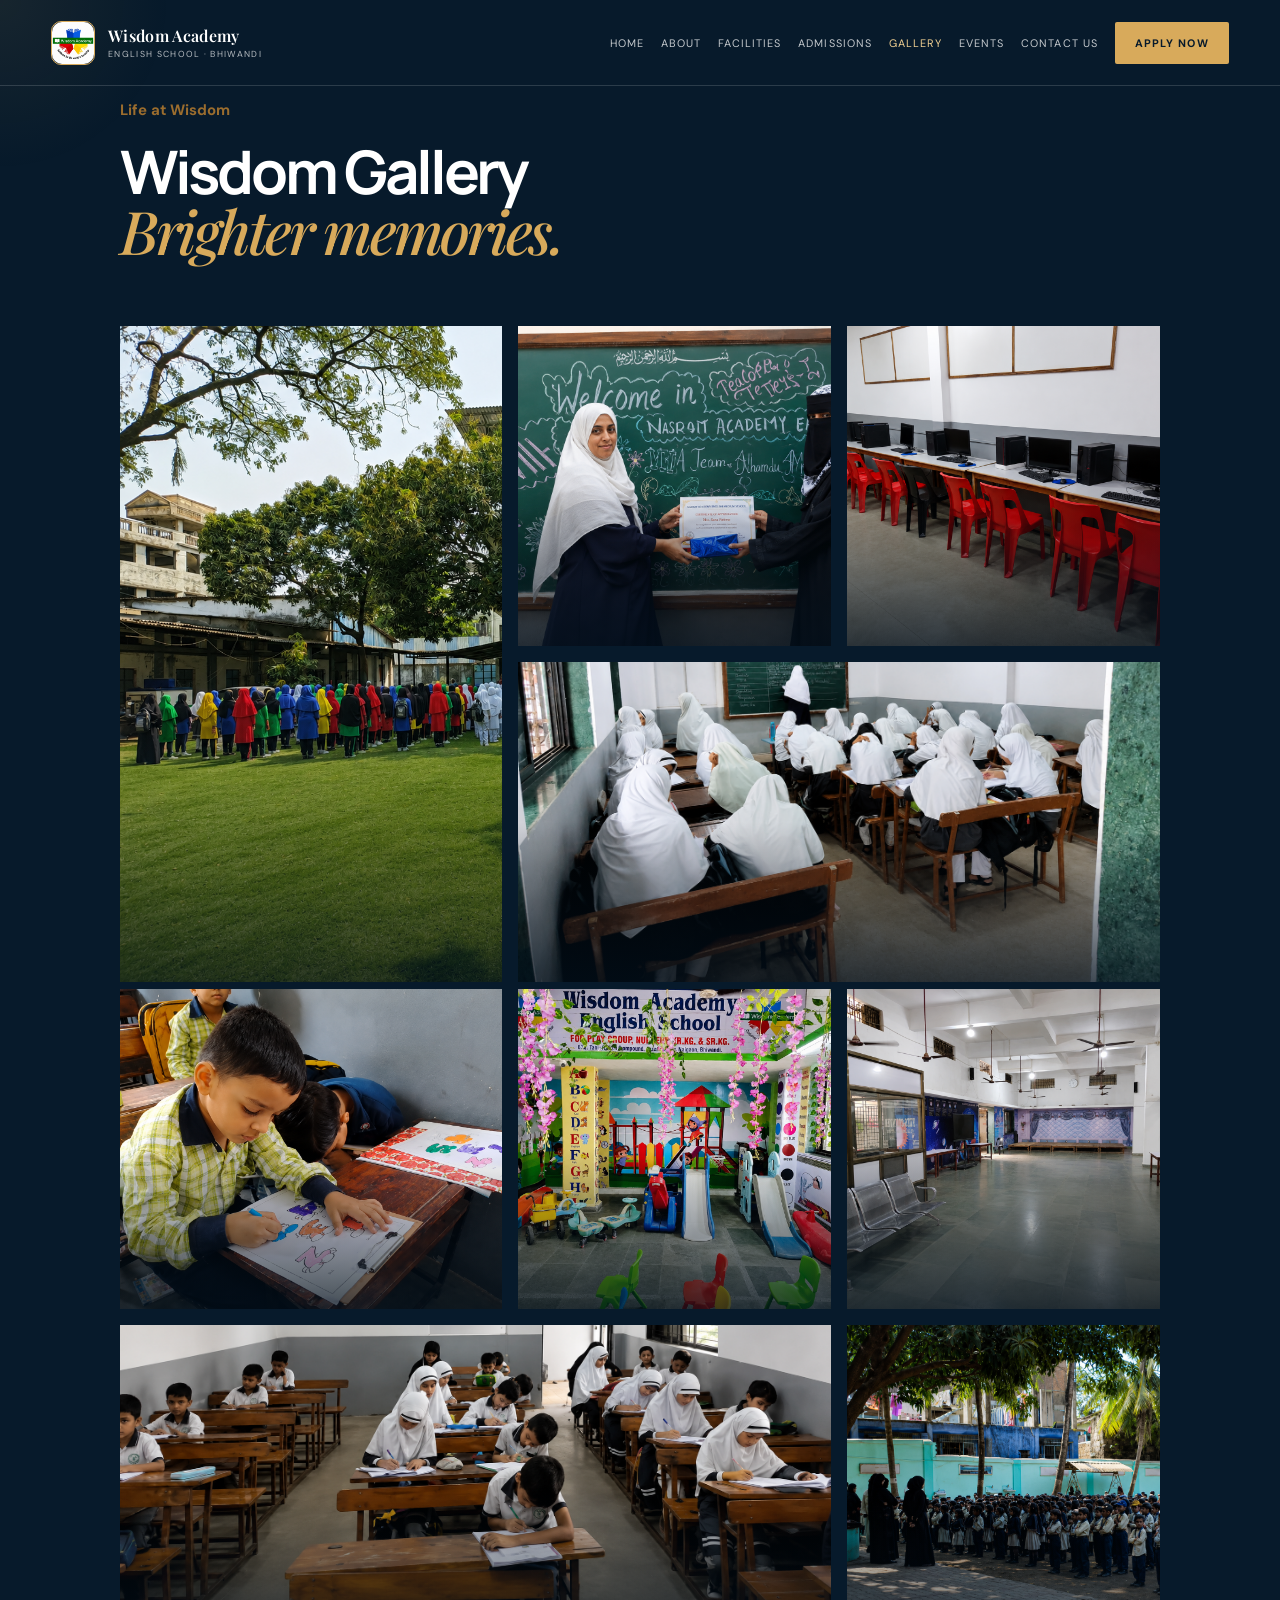
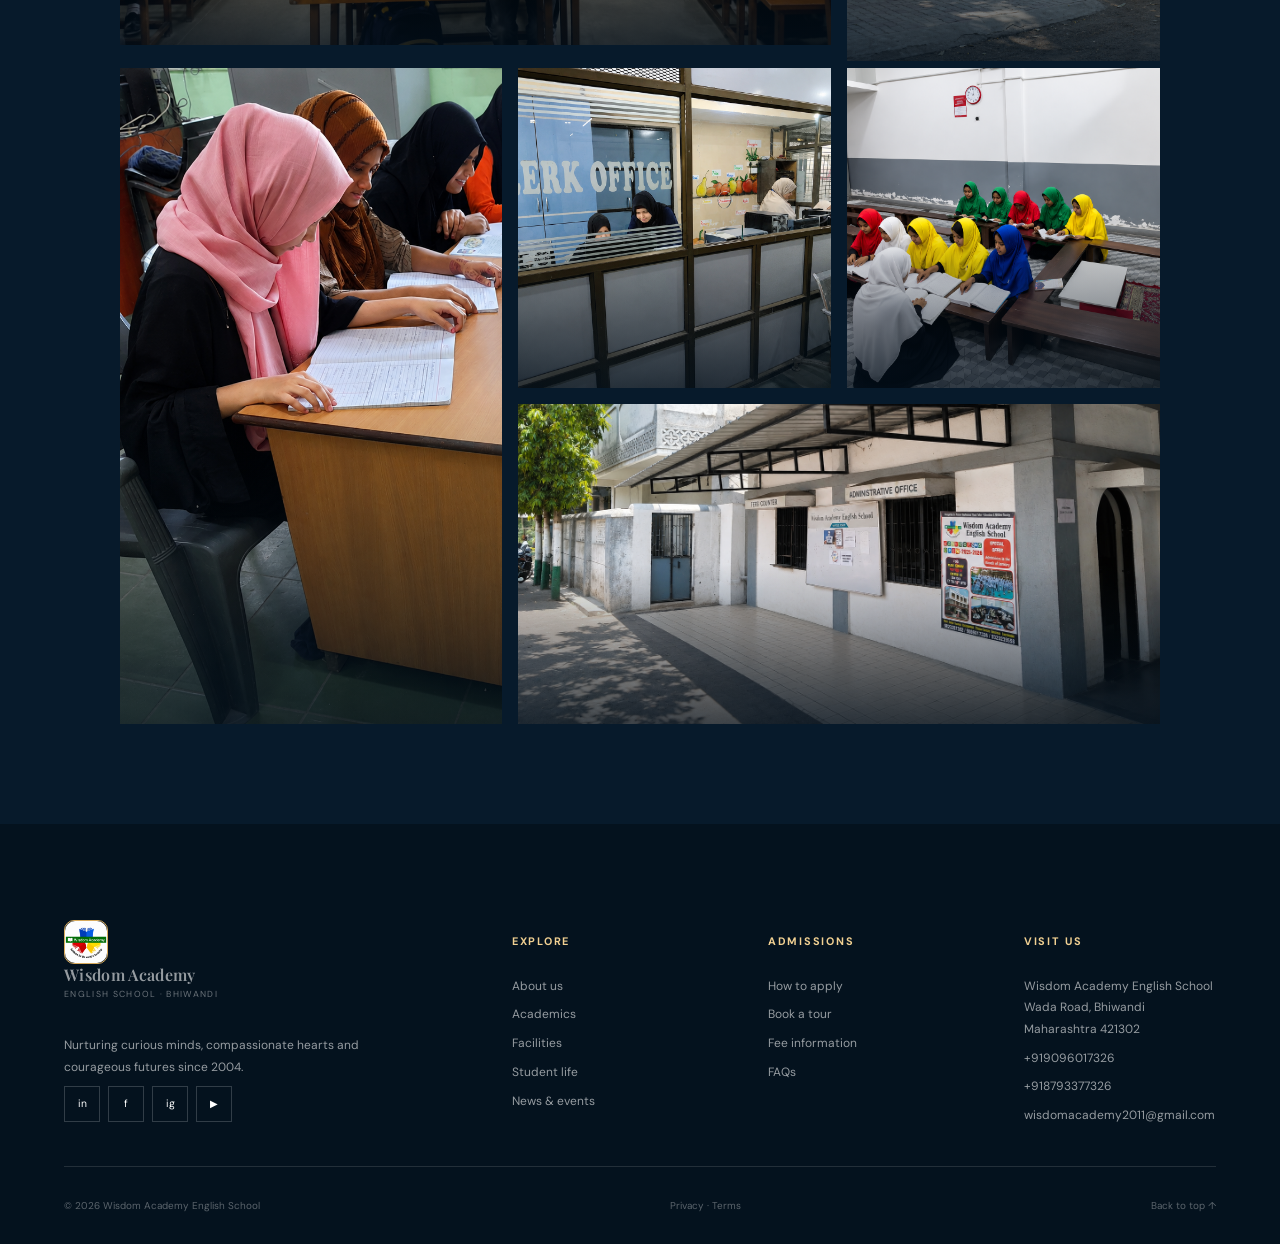
==== commit a0bdb1b2: "Alt name for SEO" ====
--- a/gallery.html
+++ b/gallery.html
@@ -27,15 +27,15 @@
         <button class="menu-toggle" aria-label="Open menu" aria-expanded="false"><span></span><span></span></button>
         <nav class="nav" aria-label="Main navigation">
             <a class="#home" href="index.html">Home</a>
-            <a href="#about">About</a>
-            <a href="#General-Facilities">Facilities</a>
-            <a href="#admissions">Admissions</a>
+            <a href="index.html#about">About</a>
+            <a href="index.html#General-Facilities">Facilities</a>
+            <a href="index.html#admissions">Admissions</a>
             <!-- <a href="#facilities">Facilities Old</a> -->
             <a class="active" href="#gallery">Gallery</a>
-            <a href="#events">Events</a>
-            <a href="#contact">Contact us</a>
+            <a href="index.html#events">Events</a>
+            <a href="index.html#contact">Contact us</a>
             <!-- <a class="nav-portal" href="#">Parent Portal ↗</a> -->
-            <a class="button button-gold nav-apply" href="#admissions">Apply Now</a>
+            <a class="button button-gold nav-apply" href="index.html#admissions">Apply Now</a>
         </nav>
     </header>
 
@@ -79,33 +79,33 @@
                 </button>
 
                 <button class="gallery-item reveal" data-caption="A stage for every voice">
-                    <img src="assets/paly-ground-after.png" alt="Digitail LED">
-                    <!-- <span>Digitail LED</span> -->
-                </button>
-
-                <button class="gallery-item reveal" data-caption="A stage for every voice">
-                    <img src="assets/Hall Wisdom.png" alt="Digitail LED">
+                    <img src="assets/paly-ground-after.png" alt="Wisdom Playground Area">
+                    <!-- <span>Digitail LED</span> -->
+                </button>
+
+                <button class="gallery-item reveal" data-caption="A stage for every voice">
+                    <img src="assets/Hall Wisdom.png" alt="Hall Wisdom">
                     <!-- <span>Digitail LED</span> -->
                 </button>
 
                 <button class="gallery-item wide reveal Van-Wisdon" data-caption="Friendships that shape us">
-                    <img src="assets/Exam Hall.png" alt="Our Van Wisdon">
+                    <img src="assets/Exam Hall.png" alt="Wisdom Exam Hall">
                     <!-- <span>Our Van Wisdon</span> -->
                 </button>
 
                 <button class="gallery-item tall reveal Assemlby" data-caption="The joy of team spirit">
-                    <img src="assets/Assemlby.png" alt="Students enjoying sports">
+                    <img src="assets/Assemlby.png" alt="Wisdom Assembly Area">
                 </button>
             </div>
 
             <div class="magazine-grid new-magazine-grid">
                 <button class="gallery-item tall reveal Assemlby" data-caption="The joy of team spirit">
-                    <img src="assets/Wisdom Library (2).png" alt="Students enjoying sports">
+                    <img src="assets/Wisdom Library (2).png" alt="Wisdom Library">
                     <!-- <span>Assemlby</span> -->
                 </button>
 
                 <button class="gallery-item reveal" data-caption="Learning comes alive">
-                    <img src="assets/Clerk Office.png" alt="Drawing Competition">
+                    <img src="assets/Clerk Office.png" alt="Clerk Office">
                     <!-- <span>Drawing Competition</span> -->
                 </button>
 
--- a/styles.css
+++ b/styles.css
@@ -86,11 +86,11 @@
     padding: 100px 120px;
 }
 
-.Gallery-Wisdom{
+.Gallery-Wisdom {
     background: var(--ink);
 }
 
-.Gallery-Wisdom h2{
+.Gallery-Wisdom h2 {
     color: white;
 }
 
@@ -103,7 +103,7 @@
     text-align: left
 }
 
-.Addmission-Appointment .Addmission-Para p{
+.Addmission-Appointment .Addmission-Para p {
     margin: 40px;
 }
 
@@ -115,6 +115,10 @@
     margin-bottom: 1.4rem
 }
 
+.eyebrow-Goals {
+    color: var(--gold);
+}
+
 .eyebrow em {
     font-size: 45px;
     color: #9b6d2e;
@@ -124,7 +128,7 @@
 
 .about-section .eyebrow {
     font-family: "Manrope", sans-serif;
-    font-size: 55px;
+    font-size: 38px;
 }
 
 .eyebrow.light {
@@ -157,8 +161,13 @@
     color: var(--ink)
 }
 
+.admissions-apply:hover {
+    background: var(--ink) !important;
+    transform: translateY(-2px)
+}
+
 .button-gold:hover {
-    background: var(--gold2);
+    background: var(--gold);
     transform: translateY(-2px)
 }
 
@@ -596,7 +605,7 @@
 
 .about {
     display: grid;
-    grid-template-columns: minmax(300px, .9fr) minmax(400px, 1fr);
+    grid-template-columns: minmax(0, .9fr) minmax(0, 1fr);
     gap: clamp(3rem, 8vw, 9rem);
     /* align-items: center; */
     position: relative
@@ -1144,7 +1153,7 @@
     gap: 1rem
 }
 
-.new-magazine-grid{
+.new-magazine-grid {
     margin-top: 7px;
 }
 
@@ -1156,11 +1165,11 @@
     cursor: pointer
 }
 
-.Van-Wisdon img{
+.Van-Wisdon img {
     object-position: bottom;
 }
 
-.Assemlby img{
+.Assemlby img {
     object-position: left;
 }
 
@@ -1218,6 +1227,16 @@
     gap: 5vw
 }
 
+.about>*,
+.principal>*,
+.academic-grid>*,
+.event-grid>*,
+.admissions>*,
+.testimonials>*,
+.Addmission-Appointment>* {
+    min-width: 0
+}
+
 .event-image {
     height: 450px;
     position: relative;
@@ -1226,7 +1245,7 @@
 
 .event-image img,
 .small-events img {
-    transition: .5s
+    transition: .2s
 }
 
 .featured-event:hover img,
@@ -1396,6 +1415,7 @@
     font-size: 30px;
 
     margin-bottom: 25px;
+  
 
 }
 
@@ -1534,6 +1554,200 @@
     color: #c8d0d8;
 
     line-height: 1.7;
+
+}
+
+
+
+/*====================================================
+        WEBSITE POPUP
+====================================================*/
+
+.popup-overlay {
+    position: fixed;
+    inset: 0;
+    background: rgba(7, 26, 43, .55);
+    backdrop-filter: blur(4px);
+    display: flex;
+    align-items: center;
+    justify-content: center;
+    z-index: 99999;
+
+    opacity: 0;
+    visibility: hidden;
+    transition: .45s ease;
+}
+
+.popup-overlay.popup-show {
+    opacity: 1;
+    visibility: visible;
+}
+
+.popup-card {
+
+    width: min(90%, 500px);
+
+    background: var(--paper);
+
+    border-radius: 22px;
+
+    padding: 45px 35px;
+
+    text-align: center;
+
+    border-top: 6px solid var(--gold);
+
+    box-shadow: 0 25px 60px rgba(0, 0, 0, .25);
+
+    transform: translateY(40px) scale(.9);
+
+    transition: .45s ease;
+}
+
+.popup-overlay.popup-show .popup-card {
+    transform: translateY(0) scale(1);
+}
+
+.popup-icon {
+
+    width: 80px;
+    height: 80px;
+
+    margin: auto;
+
+    border-radius: 50%;
+
+    background: linear-gradient(135deg,
+            var(--gold),
+            var(--gold2));
+
+    display: flex;
+    align-items: center;
+    justify-content: center;
+
+    font-size: 38px;
+
+    margin-bottom: 22px;
+}
+
+.popup-card h1 {
+
+    font-family: var(--serif);
+
+    color: var(--ink);
+
+    font-size: 34px;
+
+    margin-bottom: 15px;
+}
+
+.popup-card h2 {
+
+    font-family: var(--serif);
+
+    color: var(--ink);
+
+    font-size: 30px;
+
+    margin-bottom: 15px;
+}
+
+.popup-card p {
+
+    color: var(--text);
+
+    line-height: 1.8;
+
+    font-family: var(--sans);
+}
+
+.popup-small {
+
+    margin-top: 15px;
+
+    color: var(--muted);
+
+    font-size: 15px;
+}
+
+/* Close Button */
+
+.popup-close {
+
+    position: absolute;
+
+    top: 18px;
+
+    right: 18px;
+
+    width: 42px;
+
+    height: 42px;
+
+    border: none;
+
+    border-radius: 50%;
+
+    background: var(--gold);
+
+    color: var(--ink);
+
+    font-size: 28px;
+
+    cursor: pointer;
+
+    display: flex;
+
+    align-items: center;
+
+    justify-content: center;
+
+    transition: .3s;
+
+    opacity: 0;
+
+    visibility: hidden;
+
+    transform: scale(.6);
+
+}
+
+.popup-close:hover {
+
+    background: var(--gold2);
+
+    transform: scale(1.05);
+
+}
+
+.popup-close.show {
+
+    opacity: 1;
+
+    visibility: visible;
+
+    transform: scale(1);
+
+}
+
+/* Required because close button is absolute */
+
+.popup-card {
+
+    position: relative;
+}
+
+@media(max-width:768px) {
+
+    .popup-card {
+
+        padding: 35px 25px;
+    }
+
+    .popup-card h2 {
+
+        font-size: 27px;
+    }
 
 }
 
@@ -1721,7 +1935,7 @@
     pointer-events: none;
 }
 
-.cta > *:not(.cta-glow) {
+.cta>*:not(.cta-glow) {
     position: relative;
     z-index: 2;
 }
@@ -1971,8 +2185,8 @@
 }
 
 .video-frame iframe {
-    width:85%;
-    height:85%;
+    width: 85%;
+    height: 85%;
     border-radius: 20px;
 }
 
@@ -1998,7 +2212,8 @@
 .reveal-left,
 .reveal-right {
     opacity: 0;
-    transition: 1s cubic-bezier(.2, .7, .2, 1)
+    transition: opacity 1s cubic-bezier(.2, .7, .2, 1), transform 1s cubic-bezier(.2, .7, .2, 1);
+    will-change: opacity, transform
 }
 
 .reveal {
@@ -2021,7 +2236,7 @@
 @media(max-width:1100px) {
     .Addmission-Appointment {
         grid-template-columns: 1fr;
-        max-width: 760px;
+        /* max-width: 760px; */
         margin: 0 auto
     }
 
@@ -2103,9 +2318,9 @@
         margin-top: 1rem
     }
 
-    .academic-grid {
+    /* .academic-grid {
         grid-template-columns: 1fr
-    }
+    } */
 
     .academic-visual {
         height: 600px
@@ -2165,7 +2380,7 @@
     .hero-content {
         left: 1.25rem;
         right: 1.25rem;
-        top: 46%;
+        top: 55%;
         max-width: calc(100vw - 2.5rem)
     }
 
@@ -2239,7 +2454,7 @@
     }
 
     .principal-image::after {
-        display: none
+        bottom: 6px;
     }
 
     .quote-mark {
@@ -2271,6 +2486,15 @@
         height: 480px
     }
 
+    .facility-head {
+        flex-wrap: wrap;
+        gap: 1.5rem
+    }
+
+    .rail-controls {
+        flex: 0 0 auto
+    }
+
     .tour {
         height: 75vh
     }
@@ -2306,7 +2530,7 @@
     }
 
     .small-events article {
-        grid-template-columns: 120px 1fr
+        grid-template-columns: 120px 1fr;
     }
 
     .small-events img {
@@ -2352,6 +2576,15 @@
 
     .cursor-glow {
         display: none
+    }
+
+    /* Keep reveal motion inside the 1.25rem mobile section gutter. */
+    .reveal-left {
+        transform: translateX(-12px)
+    }
+
+    .reveal-right {
+        transform: translateX(12px)
     }
 }
 
@@ -2369,3 +2602,117 @@
         transform: none
     }
 }
+
+
+/* My CSS Responsivnes */
+
+@media(max-width:1024px) {
+    .about-section .eyebrow {
+        font-size: 27px;
+    }
+
+    .about-section .lead {
+        font-size: 18px / 1.6 var(--serif);
+    }
+
+    .classroom-facilities {
+        margin-top: 100px;
+    }
+
+}
+
+
+@media (max-width: 881px) {
+
+    .about {
+        display: flex;
+        flex-direction: column;
+        gap: 220px;
+    }
+
+    .principal {
+        display: flex;
+        flex-direction: column;
+        gap: 50px;
+    }
+
+    .academic-grid {
+        display: flex;
+        flex-direction: column;
+        gap: 4rem;
+    }
+
+    .academic-visual {
+        height: auto
+    }
+
+    .academic-visual>img {
+        max-width: 100%;
+        height: auto
+    }
+
+    .floating-score {
+        right: 0
+    }
+
+    .event-grid {
+        display: flex;
+        flex-direction: column;
+        gap: 50px;
+    }
+
+    .magazine-grid {
+        grid-template-columns: 1fr 1fr;
+        grid-template-rows: 360px 230px 230px;
+    }
+
+    .facilities {
+        padding: 100px 60px;
+    }
+}
+
+@media (max-width: 768px) {
+
+    .about {
+        flex-direction: column;
+    }
+
+    .principal-image {
+        padding-bottom: 25px;
+        width: 100%
+    }
+
+    .academic-grid {
+        display: flex;
+        flex-direction: column;
+        gap: 4rem;
+    }
+
+    .floating-score {
+        right: 10px;
+        bottom: 10px;
+    }
+
+    .facilities {
+        padding: 5.5rem 1.25rem
+    }
+
+}
+
+@media (max-width:512px) {
+    .hero h1 {
+        font-size: 60px;
+    }
+
+    .about {
+        gap: 260px;
+    }
+}
+
+
+@media (max-width:592px) {
+    .floating-score {
+        right: -22px;
+        bottom: 10px;
+    }
+}
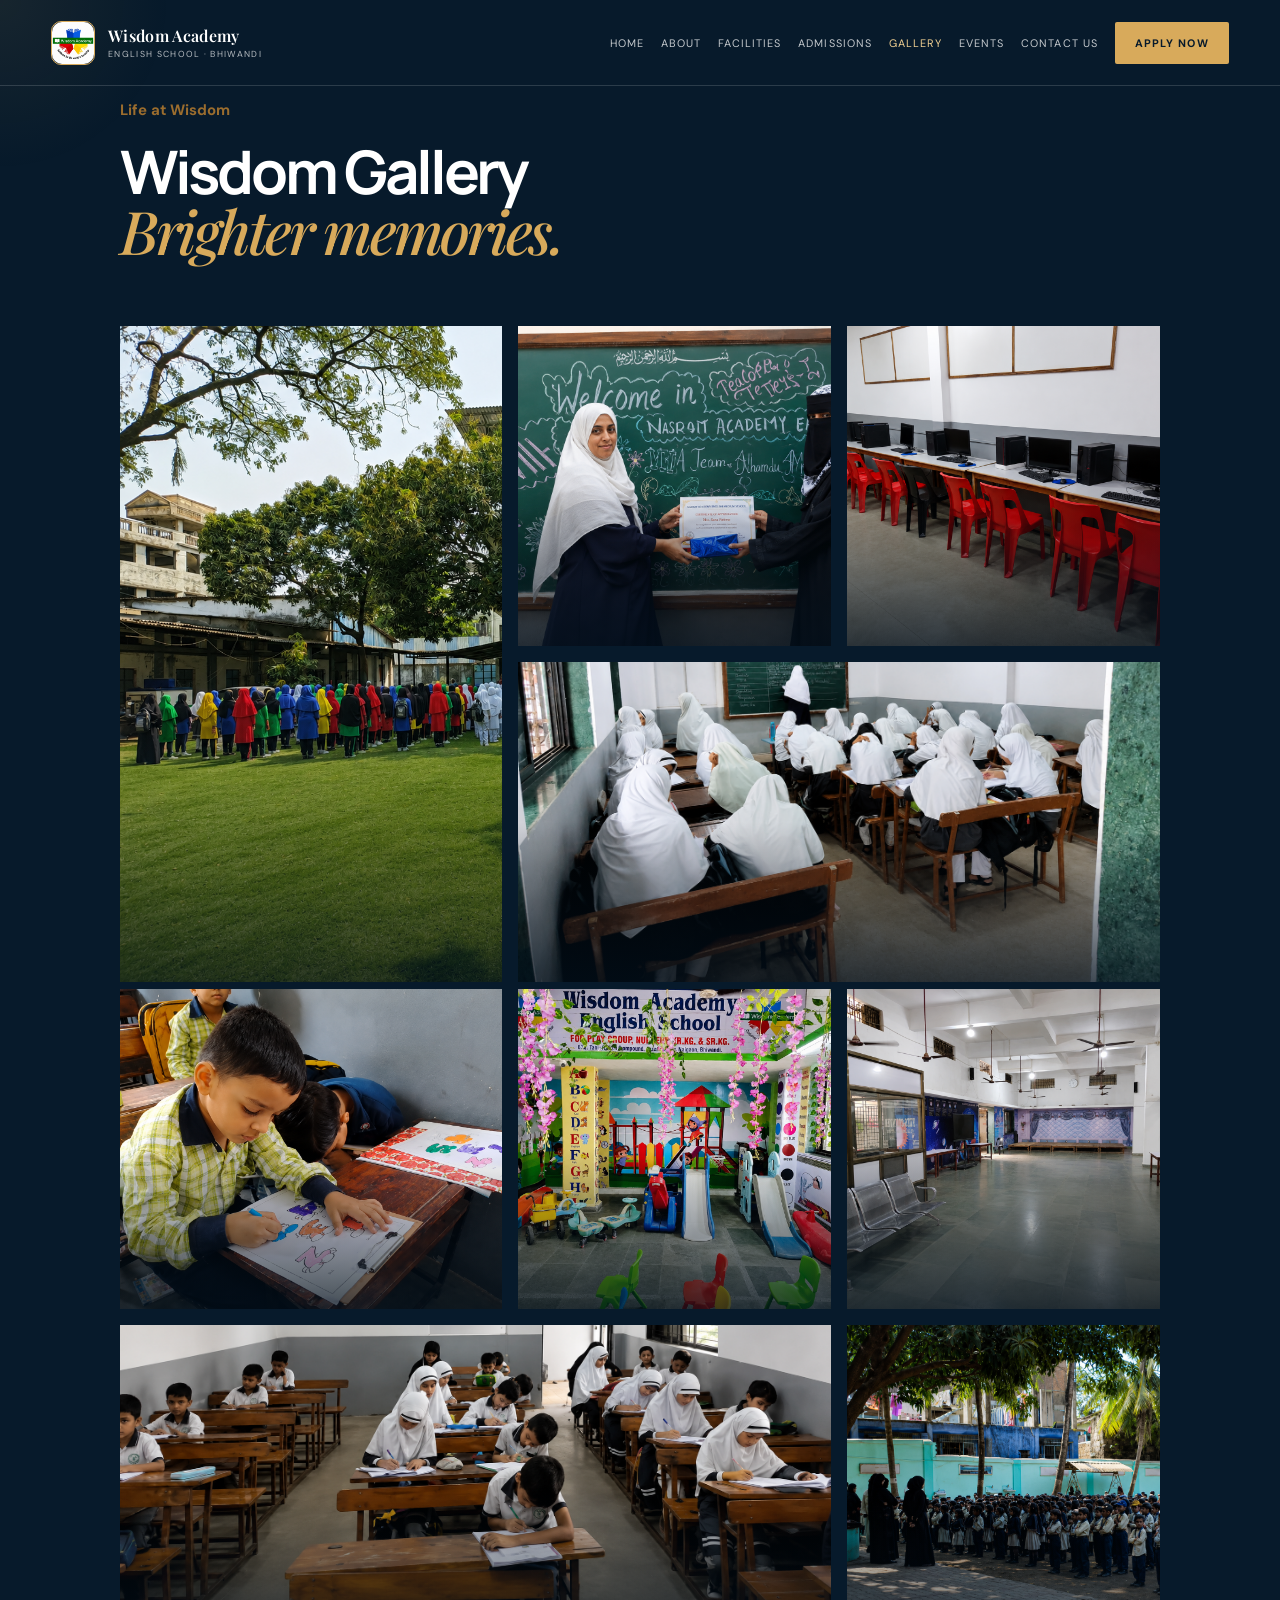
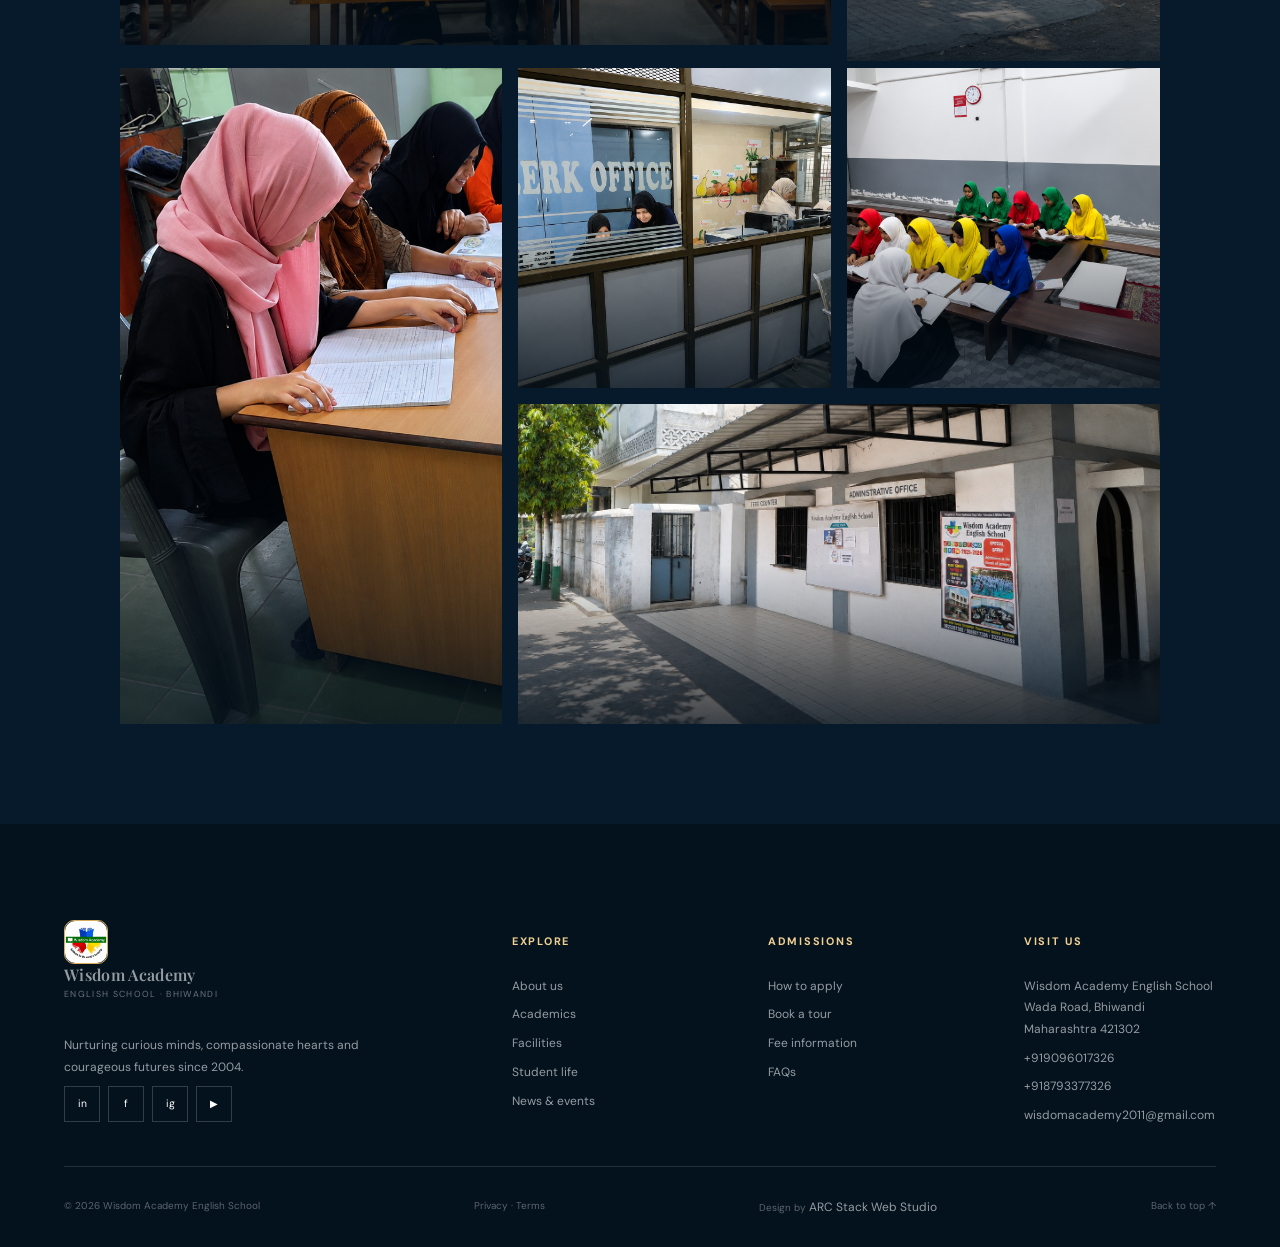
==== commit 418a5884: "pop change new message and footer added Arc Stack and Gallery Footer" ====
--- a/gallery.html
+++ b/gallery.html
@@ -20,7 +20,7 @@
     <div class="cursor-glow" aria-hidden="true"></div>
 
     <header class="site-header" id="header">
-        <a class="brand" href="#home" aria-label="Wisdom Academy home">
+        <a class="brand" href="index.html" aria-label="Wisdom Academy home">
             <span class="brand-mark"><img src="assets/school-logo.jpeg" alt="School-Logo"></span>
             <span><strong>Wisdom Academy</strong><small>English School · Bhiwandi</small></span>
         </a>
@@ -165,8 +165,25 @@
           aria-label="Subscribe">→</button>
       </form> -->
         </div>
-        <div class="footer-bottom"><span>© 2026 Wisdom Academy English School</span><span><a href="#">Privacy</a> · <a
-                    href="#">Terms</a></span><a href="#home">Back to top ↑</a></div>
+        
+        <div class="footer-bottom">
+            <span>© 2026 Wisdom Academy English School</span>
+
+            <span>
+                <a href="#">Privacy</a> ·
+                <a href="#">Terms</a>
+            </span>
+
+            <span>
+                Design by
+                <a class="ARC-Stack-Web" href="https://arc-stack-portfolio.vercel.app/" target="_blank"
+                    rel="noopener noreferrer">
+                    ARC Stack Web Studio
+                </a>
+            </span>
+
+            <a href="#home">Back to top ↑</a>
+        </div>
     </footer>
 
     <!-- <div class="modal video-modal" aria-hidden="true"><button class="modal-close" aria-label="Close">×</button>
--- a/styles.css
+++ b/styles.css
@@ -1415,7 +1415,7 @@
     font-size: 30px;
 
     margin-bottom: 25px;
-  
+
 
 }
 
@@ -2052,6 +2052,11 @@
     margin-bottom: .45rem
 }
 
+.ARC-Stack-Web {
+    color: rgba(255, 255, 255, 0.58);
+    font-size: .75rem;
+}
+
 .socials {
     display: flex;
     gap: .5rem
